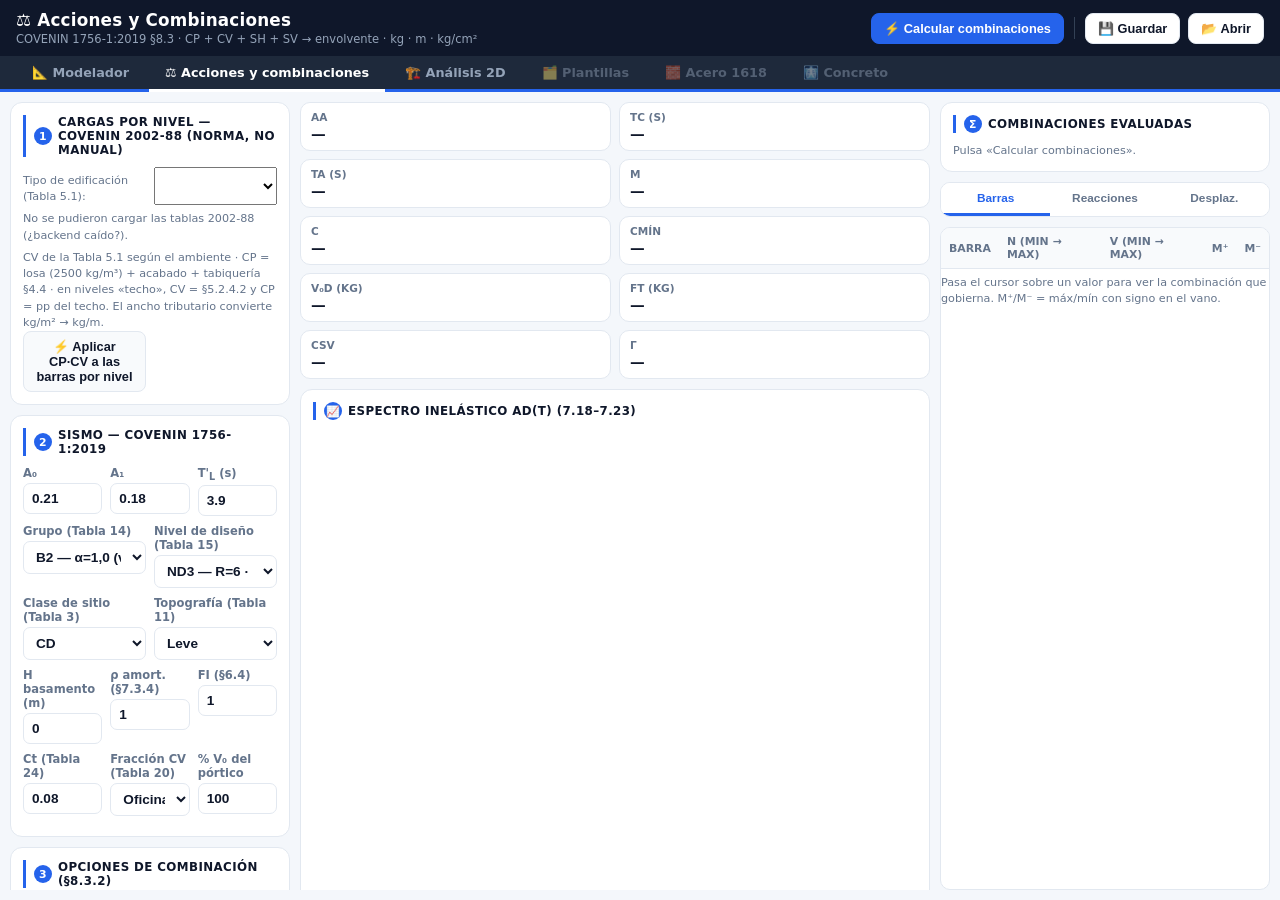
==== analisis-2d/frontend/acciones.html @ 2670f68b "Clic a prueba de todo: compat navegadores viejos + feedback visible Causa probable del «nada pasa» e" ====
<!DOCTYPE html>
<html lang="es">
<head>
  <meta charset="UTF-8">
  <meta http-equiv="Cache-Control" content="no-cache">
  <meta name="viewport" content="width=device-width, initial-scale=1.0">
  <title>Acciones y Combinaciones · COVENIN 1756-1:2019</title>
  <link rel="stylesheet" href="css/styles.css?v=20260927b">
  <script>
  /* diagnóstico global: cualquier error JS (incl. SyntaxError de navegadores
     viejos) muestra un banner rojo — ES5, corre antes que todos los módulos */
  window.onerror = function (msj, src, linea) {
    var d = document.getElementById('banner-error');
    var archivo = (src || '?').split('/').pop();
    var t = '⚠ Error de la interfaz: ' + msj + '  [' + archivo + ':' + linea + ']';
    if (window.console && console.error) console.error(t);
    if (d) { d.textContent = t; d.style.display = 'block'; }
    return false;
  };
  </script>
</head>
<body>

<div id="banner-error" style="display:none;position:fixed;left:0;right:0;top:0;z-index:99999;background:#b91c1c;color:#fff;padding:8px 14px;font:13px monospace"></div>


<header>
  <div class="marca">
    <h1>⚖️ Acciones y Combinaciones</h1>
    <div class="sub">COVENIN 1756-1:2019 §8.3 · CP + CV + SH + SV → envolvente · kg · m · kg/cm²</div>
  </div>
  <div class="acciones">
    <button id="btn-calcular" class="primario">⚡ Calcular combinaciones</button>
    <span class="sep"></span>
    <button id="btn-guardar" title="Descargar proyecto (modelo + acciones)">💾 Guardar</button>
    <button id="btn-abrir" title="Abrir proyecto">📂 Abrir</button>
    <input type="file" id="file-abrir" accept=".json,application/json" hidden>
  </div>
</header>

<nav class="app-tabs">
  <a href="/modelador.html">📐 Modelador</a>
  <a href="/acciones.html" class="activo">⚖️ Acciones y combinaciones</a>
  <a href="/">🏗️ Análisis 2D</a>
  <span class="desactivado" title="Fase 3">🗂️ Plantillas</span>
  <span class="desactivado" title="Fase 4">🧱 Acero 1618</span>
  <span class="desactivado" title="Fase 5">🩻 Concreto</span>
</nav>

<main>

  <!-- ==================== ENTRADAS ==================== -->
  <aside id="panel-izq">

    <div class="card">
      <h2><span class="num">1</span> Cargas por nivel — COVENIN 2002-88 (norma, no manual)</h2>
      <div id="banner-modelador" class="aviso-modelador oculto"></div>
      <div class="fila-2" style="margin-bottom:6px">
        <label class="mini">Tipo de edificación (Tabla 5.1):</label>
        <select id="sel-tipo-2002" style="width:100%"></select>
      </div>
      <div class="tabla-compacta" id="tabla-cargas-nivel"></div>
      <p class="mini" id="ayuda-2002" style="margin-top:6px">
        CV de la Tabla 5.1 según el ambiente · CP = losa (2500 kg/m³) +
        acabado + tabiquería §4.4 · en niveles «techo», CV = §5.2.4.2 y
        CP = pp del techo. El ancho tributario convierte kg/m² → kg/m.</p>
      <div class="fila-2">
        <button class="suave" id="btn-aplicar-niveles"
                title="Fija CP y CV (kg/m) en las barras de cada nivel">⚡ Aplicar CP·CV a las barras por nivel</button>
      </div>
    </div>

    <div class="card">
      <h2><span class="num">2</span> Sismo — COVENIN 1756-1:2019</h2>
      <div class="fila-3">
        <label class="campo">A₀<input type="number" id="s-A0" step="0.01" min="0" value="0.21"></label>
        <label class="campo">A₁<input type="number" id="s-A1" step="0.01" min="0" value="0.18"></label>
        <label class="campo">T'<sub>L</sub> (s)<input type="number" id="s-TL" step="0.1" min="0" value="3.9"></label>
      </div>
      <div class="fila-2">
        <label class="campo">Grupo (Tabla 14)
          <select id="s-grupo">
            <option value="A1">A1 — esencial (α=2,0)</option>
            <option value="A2">A2 — α=1,5</option>
            <option value="B1">B1 — α=1,2</option>
            <option value="B2" selected>B2 — α=1,0 (vivienda/oficinas)</option>
            <option value="C">C — α=0,7</option>
          </select></label>
        <label class="campo">Nivel de diseño (Tabla 15)
          <select id="s-nd">
            <option value="ND3" selected>ND3 — R=6 · Cd=4,25 · Ω₀=3</option>
            <option value="ND2">ND2 — R=3,5 · Cd=3,25 · Ω₀=2,5</option>
            <option value="ND1">ND1 — R=2,5 · Cd=2,25 · Ω₀=2</option>
          </select></label>
      </div>
      <div class="fila-2">
        <label class="campo">Clase de sitio (Tabla 3)
          <select id="s-sitio">
            <option>A</option><option>AB</option><option>B</option><option>BC</option>
            <option>C</option><option selected>CD</option><option>D</option>
            <option>DE</option><option>E</option>
          </select></label>
        <label class="campo">Topografía (Tabla 11)
          <select id="s-topo">
            <option value="leve" selected>Leve</option>
            <option value="mod">Moderada</option>
            <option value="sev">Severa</option>
          </select></label>
      </div>
      <div class="fila-3">
        <label class="campo">H basamento (m)<input type="number" id="s-H" step="10" min="0" value="0"></label>
        <label class="campo">ρ amort. (§7.3.4)<input type="number" id="s-rho" step="0.1" min="0.5" value="1.0"></label>
        <label class="campo">FI (§6.4)<input type="number" id="s-FI" step="0.1" min="1" value="1.0"></label>
      </div>
      <div class="fila-3">
        <label class="campo">Ct (Tabla 24)<input type="number" id="s-ct" step="0.01" min="0.04" value="0.08"></label>
        <label class="campo">Fracción CV (Tabla 20)
          <select id="s-fracc">
            <option value="0.15">Vivienda 15 %</option>
            <option value="0.25" selected>Oficinas 25 %</option>
            <option value="0.25">Comercio 25 %</option>
            <option value="0.5">Agrupación/Estac. 50 %</option>
            <option value="0.8">Almacén 80 %</option>
            <option value="1">Recipientes 100 %</option>
          </select></label>
        <label class="campo">% V₀ del pórtico<input type="number" id="s-fracp" step="5" min="1" max="100" value="100"></label>
      </div>
    </div>

    <div class="card">
      <h2><span class="num">3</span> Opciones de combinación (§8.3.2)</h2>
      <label class="check"><input type="checkbox" id="o-sismo" checked> Incluir acción sísmica (SH)</label>
      <label class="check"><input type="checkbox" id="o-sv" checked> Incluir componente vertical SV = CSV·CP (§8.3.1.4)</label>
      <label class="check"><input type="checkbox" id="o-omega"> Con sobrerresistencia Ω₀·ρ — fórmulas 8.11–8.15</label>
      <div class="fila-2">
        <label class="campo">ρ redundancia (Tabla 13)<input type="number" id="o-rhoR" step="0.1" min="1" value="1.0"></label>
        <label class="campo">γ (§8.3.2.b)
          <select id="o-gamma">
            <option value="auto" selected>Auto (CV &lt; 500 → 0,5)</option>
            <option value="0.5">Forzar 0,5</option>
            <option value="1">Forzar 1,0</option>
          </select></label>
      </div>
      <div class="mini">Voladizos: la norma exige además 0,3·SV neto hacia arriba — verifícalo aparte (próxima iteración).</div>
    </div>

  </aside>

  <!-- ==================== CENTRO ==================== -->
  <section id="panel-centro">
    <div class="kpis" id="kpis-sismo">
      <div class="kpi"><span class="kpi-rotulo">AA</span><span class="kpi-valor" id="k-AA">—</span></div>
      <div class="kpi"><span class="kpi-rotulo">TC (s)</span><span class="kpi-valor" id="k-TC">—</span></div>
      <div class="kpi"><span class="kpi-rotulo">Ta (s)</span><span class="kpi-valor" id="k-Ta">—</span></div>
      <div class="kpi"><span class="kpi-rotulo">μ</span><span class="kpi-valor" id="k-mu">—</span></div>
      <div class="kpi"><span class="kpi-rotulo">C</span><span class="kpi-valor" id="k-C">—</span></div>
      <div class="kpi"><span class="kpi-rotulo">Cmín</span><span class="kpi-valor" id="k-Cmin">—</span></div>
      <div class="kpi"><span class="kpi-rotulo">V₀d (kg)</span><span class="kpi-valor" id="k-V0d">—</span></div>
      <div class="kpi"><span class="kpi-rotulo">Ft (kg)</span><span class="kpi-valor" id="k-Ft">—</span></div>
      <div class="kpi"><span class="kpi-rotulo">CSV</span><span class="kpi-valor" id="k-CSV">—</span></div>
      <div class="kpi"><span class="kpi-rotulo">γ</span><span class="kpi-valor" id="k-gamma">—</span></div>
    </div>

    <div class="card">
      <h2><span class="num">📈</span> Espectro inelástico Ad(T) (7.18–7.23)</h2>
      <canvas id="espectro" height="240"></canvas>
      <div class="mini" id="espectro-nota">Configura el sismo y calcula para ver el espectro.</div>
    </div>

    <div class="card">
      <h2><span class="num">📊</span> Peso sísmico y fuerzas por nivel (§8.2.2 · §9.4)</h2>
      <table class="tabla-datos" id="tabla-niveles">
        <thead><tr><th>Nivel</th><th>y (m)</th><th>W (kg)</th><th>Fi (kg)</th></tr></thead>
        <tbody></tbody>
      </table>
    </div>

    <div class="caja-error oculto" id="caja-error"><b>No se pudo calcular</b><div id="texto-error"></div></div>
    <div class="mini" id="lbl-tiempo"></div>
  </section>

  <!-- ==================== RESULTADOS ==================== -->
  <aside id="panel-der">
    <div class="card">
      <h2><span class="num">Σ</span> Combinaciones evaluadas</h2>
      <div class="mini" id="lista-combos">Pulsa «Calcular combinaciones».</div>
    </div>

    <div class="tabs" id="tabs-env">
      <button class="tab activo" data-tab="barras">Barras</button>
      <button class="tab" data-tab="reacciones">Reacciones</button>
      <button class="tab" data-tab="nudos">Desplaz.</button>
    </div>

    <div class="tabla-wrap" id="tab-env-barras">
      <table id="tabla-env-barras">
        <thead><tr><th>Barra</th><th>N (min → max)</th><th>V (min → max)</th><th>M⁺</th><th>M⁻</th></tr></thead>
        <tbody></tbody>
      </table>
      <div class="mini">Pasa el cursor sobre un valor para ver la combinación que gobierna. M⁺/M⁻ = máx/mín con signo en el vano.</div>
    </div>
    <div class="tabla-wrap oculto" id="tab-env-reacciones">
      <table id="tabla-env-reacciones">
        <thead><tr><th>Apoyo</th><th>GDL</th><th>min</th><th>max</th></tr></thead>
        <tbody></tbody>
      </table>
    </div>
    <div class="tabla-wrap oculto" id="tab-env-nudos">
      <table id="tabla-env-nudos">
        <thead><tr><th>Nudo</th><th>ux (cm)</th><th>uy (cm)</th></tr></thead>
        <tbody></tbody>
      </table>
    </div>
  </aside>

</main>

<script src="js/acciones.js?v=20260927b"></script>
</body>
</html>
---- analisis-2d/frontend/css/styles.css ----
/* ================================================================
   styles.css — Análisis Estructural 2D
   Estética coherente con las calculadoras del repo:
   fondo claro, tarjetas blancas, acento azul #2563eb.
   ================================================================ */

:root {
  --bg: #f4f7fb;
  --borde: #e2e8f0;
  --texto: #0f172a;
  --texto2: #64748b;
  --azul: #2563eb;
  --azul-osc: #1d4ed8;
  --rojo: #dc2626;
  --verde: #059669;
  --tarjeta: #ffffff;
}

* { box-sizing: border-box; margin: 0; padding: 0; }

html, body { height: 100%; }

body {
  font-family: system-ui, -apple-system, 'Segoe UI', Roboto, sans-serif;
  background: var(--bg);
  color: var(--texto);
  display: flex;
  flex-direction: column;
  height: 100vh;
  overflow: hidden;
  font-size: 14px;
}

/* ---------------- cabecera ---------------- */
header {
  display: flex;
  align-items: center;
  justify-content: space-between;
  gap: 12px;
  padding: 10px 16px;
  background: #0f172a;
  color: #fff;
  flex-wrap: wrap;
}
header h1 { font-size: 1.05rem; font-weight: 800; letter-spacing: .2px; }
header .sub { font-size: .72rem; color: #94a3b8; margin-top: 2px; }
.acciones { display: flex; align-items: center; gap: 8px; flex-wrap: wrap; }
.acciones select {
  max-width: 240px;
  padding: 7px 8px;
  border-radius: 8px;
  border: 1px solid #334155;
  background: #1e293b;
  color: #e2e8f0;
  font-size: .8rem;
}
.sep { width: 1px; height: 22px; background: #334155; margin: 0 2px; }

button {
  border: 1px solid var(--borde);
  background: #fff;
  color: var(--texto);
  padding: 7px 12px;
  border-radius: 8px;
  font-weight: 700;
  font-size: .8rem;
  cursor: pointer;
  transition: all .12s;
}
button:hover { border-color: var(--azul); color: var(--azul-osc); }
button.primario { background: var(--azul); border-color: var(--azul); color: #fff; }
button.primario:hover { background: var(--azul-osc); color: #fff; }
button.peligro { background: #fef2f2; border-color: #fecaca; color: var(--rojo); }
button.peligro:hover { background: #fee2e2; }
button.suave { background: #f8fafc; font-weight: 600; }
button.ancho { width: 100%; margin-top: 8px; }

/* ---------------- barra de herramientas ---------------- */
#toolbar {
  display: flex;
  align-items: center;
  gap: 10px;
  padding: 7px 12px;
  background: #fff;
  border-bottom: 1px solid var(--borde);
  flex-wrap: wrap;
}
#toolbar .grupo { display: flex; align-items: center; gap: 6px; }
#toolbar .grupo.crece { flex: 1; }
#modos button {
  display: flex; align-items: center; gap: 6px;
  font-size: .78rem;
  padding: 6px 10px;
  border-radius: 8px;
}
#modos button .ico { font-size: .9rem; }
#modos button.activo { background: var(--azul); border-color: var(--azul); color: #fff; }
#modos button.activo:hover { color: #fff; }
.mini-rotulo { font-size: .72rem; font-weight: 700; color: var(--texto2); }
.check { display: inline-flex; align-items: center; gap: 4px; font-size: .78rem; font-weight: 600; color: var(--texto2); cursor: pointer; }
.check input { accent-color: var(--azul); }

/* ---------------- distribución principal ---------------- */
main {
  flex: 1;
  display: grid;
  grid-template-columns: 280px 1fr 330px;
  gap: 10px;
  padding: 10px;
  min-height: 0;
}

aside { overflow-y: auto; display: flex; flex-direction: column; gap: 10px; min-height: 0; }

/* ---------------- tarjetas ---------------- */
.card {
  background: var(--tarjeta);
  border: 1px solid var(--borde);
  border-radius: 12px;
  padding: 12px;
}
.card h2 {
  font-size: .74rem;
  font-weight: 800;
  text-transform: uppercase;
  letter-spacing: .4px;
  color: var(--texto);
  border-left: 3px solid var(--azul);
  padding-left: 8px;
  margin-bottom: 10px;
  display: flex; align-items: center; gap: 6px;
}
.card h2 .num {
  background: var(--azul); color: #fff;
  width: 18px; height: 18px; border-radius: 50%;
  display: inline-flex; align-items: center; justify-content: center;
  font-size: .68rem; flex: none;
}

.campo { display: block; font-size: .72rem; font-weight: 700; color: var(--texto2); margin-bottom: 8px; }
.campo input, .campo select {
  display: block;
  width: 100%;
  margin-top: 3px;
  padding: 7px 8px;
  border: 1px solid var(--borde);
  border-radius: 7px;
  font-size: .85rem;
  font-weight: 600;
  color: var(--texto);
  background: #fff;
  outline: none;
}
.campo input:focus, .campo select:focus { border-color: var(--azul); }
.fila { display: flex; justify-content: space-between; align-items: center; font-size: .8rem; margin-bottom: 6px; color: var(--texto2); }
.fila b { color: var(--texto); }
.fila-2 { display: grid; grid-template-columns: 1fr 1fr; gap: 8px; }
.mini { font-size: .7rem; color: var(--texto2); line-height: 1.45; margin-top: 6px; }

.chips { display: flex; flex-wrap: wrap; gap: 6px; margin: 8px 0; }
.chip {
  background: #f1f5f9;
  border: 1px solid var(--borde);
  border-radius: 20px;
  padding: 4px 10px;
  font-size: .72rem;
  font-weight: 600;
  color: var(--texto2);
}
.chip b { color: var(--texto); }

.oculto { display: none !important; }

/* ---------------- lienzo ---------------- */
#lienzo-wrap {
  position: relative;
  background: #fff;
  border: 1px solid var(--borde);
  border-radius: 12px;
  overflow: hidden;
  min-width: 0;
  min-height: 0;
}
#lienzo { display: block; cursor: crosshair; }
#lienzo-wrap:has(#lienzo:hover) { cursor: crosshair; }

#status-bar {
  position: absolute;
  left: 0; right: 0; bottom: 0;
  display: flex;
  align-items: center;
  gap: 14px;
  padding: 4px 12px;
  background: rgba(15, 23, 42, .85);
  color: #cbd5e1;
  font-size: .7rem;
  font-weight: 600;
  pointer-events: none;
}
#status-bar .crece { flex: 1; }

#toast {
  position: absolute;
  top: 14px; left: 50%;
  transform: translateX(-50%) translateY(-8px);
  background: #0f172a;
  color: #fff;
  padding: 8px 16px;
  border-radius: 20px;
  font-size: .78rem;
  font-weight: 700;
  opacity: 0;
  pointer-events: none;
  transition: all .25s;
}
#toast.visible { opacity: 1; transform: translateX(-50%) translateY(0); }

/* ---------------- panel de resultados ---------------- */
.kpis {
  display: grid;
  grid-template-columns: 1fr 1fr;
  gap: 8px;
}
.kpi {
  background: var(--tarjeta);
  border: 1px solid var(--borde);
  border-radius: 10px;
  padding: 8px 10px;
}
.kpi-rotulo { display: block; font-size: .66rem; font-weight: 800; text-transform: uppercase; color: var(--texto2); }
.kpi-valor { display: block; font-size: .92rem; font-weight: 800; margin-top: 2px; }
.kpi-valor.bien { color: var(--verde); }
.kpi-valor.mal { color: var(--rojo); }

.caja-error {
  background: #fef2f2;
  border: 1px solid #fecaca;
  border-radius: 10px;
  padding: 10px 12px;
  font-size: .78rem;
  color: #991b1b;
}
.caja-error b { display: block; margin-bottom: 4px; }
.caja-avisos {
  background: #fffbeb;
  border: 1px solid #fde68a;
  border-radius: 10px;
  padding: 10px 12px;
  font-size: .76rem;
  color: #92400e;
}
.caja-avisos b { display: block; margin-bottom: 4px; }

.tabs {
  display: flex;
  background: #fff;
  border: 1px solid var(--borde);
  border-radius: 10px;
  overflow: hidden;
}
.tab {
  flex: 1;
  border: none;
  border-radius: 0;
  padding: 8px 4px;
  font-weight: 800;
  font-size: .74rem;
  color: var(--texto2);
  border-bottom: 3px solid transparent;
}
.tab.activo { color: var(--azul); border-bottom-color: var(--azul); }

.tabla-wrap {
  background: var(--tarjeta);
  border: 1px solid var(--borde);
  border-radius: 10px;
  overflow: auto;
  flex: 1;
  min-height: 120px;
}
table { width: 100%; border-collapse: collapse; font-size: .78rem; }
th {
  position: sticky; top: 0;
  background: #f8fafc;
  font-size: .68rem;
  text-transform: uppercase;
  color: var(--texto2);
  text-align: left;
  padding: 7px 8px;
  border-bottom: 1px solid var(--borde);
}
td { padding: 6px 8px; border-bottom: 1px solid #f1f5f9; }
td.num { text-align: right; font-variant-numeric: tabular-nums; font-weight: 600; }
td.vacio { text-align: center; color: var(--texto2); }
tr:hover td { background: #f8fafc; }

/* ---------------- responsive ---------------- */
@media (max-width: 1100px) {
  main { grid-template-columns: 240px 1fr; grid-template-rows: 1fr 300px; }
  #panel-der { grid-column: 1 / 3; flex-direction: row; flex-wrap: wrap; }
  #panel-der .kpis { flex: 1 1 100%; grid-template-columns: repeat(4, 1fr); }
  .tabla-wrap { flex: 1 1 30%; }
}
@media (max-width: 760px) {
  main { grid-template-columns: 1fr; grid-template-rows: auto 1fr auto; }
  #panel-der { grid-column: 1; }
  body { overflow: auto; }
  #lienzo-wrap { min-height: 60vh; }
}

/* ================================================================
   Pestañas de aplicación (Fase 2) y tablas de la pestaña Acciones
   ================================================================ */
.app-tabs {
  display: flex;
  align-items: center;
  gap: 4px;
  padding: 0 16px;
  background: #1e293b;
  border-bottom: 3px solid var(--azul);
}
.app-tabs a, .app-tabs span {
  padding: 9px 16px;
  font-size: .8rem;
  font-weight: 700;
  color: #94a3b8;
  text-decoration: none;
  border-bottom: 3px solid transparent;
  margin-bottom: -3px;
  cursor: pointer;
}
.app-tabs a:hover { color: #e2e8f0; }
.app-tabs a.activo { color: #fff; border-bottom-color: #fff; }
.app-tabs .desactivado { opacity: .45; cursor: not-allowed; }

.tabla-compacta table { width: 100%; border-collapse: collapse; font-size: .78rem; }
.tabla-compacta th {
  text-align: left; font-size: .66rem; text-transform: uppercase;
  color: var(--texto2); padding: 4px 6px; border-bottom: 1px solid var(--borde);
}
.tabla-compacta td { padding: 2px 6px; border-bottom: 1px solid #f1f5f9; }
.tabla-compacta input {
  width: 100%; padding: 4px 6px; border: 1px solid var(--borde);
  border-radius: 6px; font-size: .78rem; font-weight: 600; text-align: right;
  outline: none;
}
.tabla-compacta input:focus { border-color: var(--azul); }
.tabla-compacta .num { text-align: right; font-variant-numeric: tabular-nums; color: var(--texto2); }

.fila-3 { display: grid; grid-template-columns: 1fr 1fr 1fr; gap: 8px; }

.tabla-datos { width: 100%; border-collapse: collapse; font-size: .8rem; }
.tabla-datos th {
  text-align: left; font-size: .68rem; text-transform: uppercase;
  color: var(--texto2); padding: 5px 8px; border-bottom: 1px solid var(--borde);
}
.tabla-datos td { padding: 5px 8px; border-bottom: 1px solid #f1f5f9; }
.tabla-datos td.num, .tabla-datos th.num { text-align: right; font-variant-numeric: tabular-nums; }

.combo-fila {
  font-size: .72rem; line-height: 1.5; padding: 5px 8px;
  border-bottom: 1px dashed #e2e8f0; color: var(--texto2);
}
.combo-fila b { color: var(--texto); }

.env-celda { cursor: help; border-bottom: 1px dotted #94a3b8; }

#panel-centro {
  display: flex; flex-direction: column; gap: 10px;
  overflow-y: auto; min-width: 0; min-height: 0;
}
#espectro { width: 100%; display: block; }

/* ---- cargas por nivel (COVENIN 2002-88) · pestaña Acciones ---- */
.aviso-modelador {
  background: #fef3c7;
  border: 1px solid #fcd34d;
  color: #92400e;
  border-radius: 8px;
  padding: 8px 10px;
  font-size: 12.5px;
  margin-bottom: 8px;
}
.badge-techo {
  background: #dbeafe;
  color: #1d4ed8;
  border-radius: 6px;
  padding: 1px 6px;
  font-size: 10.5px;
  font-weight: 700;
  vertical-align: middle;
}
.tabla-compacta select {
  border: 1px solid var(--borde);
  border-radius: 5px;
  padding: 2px 4px;
  font: inherit;
  font-size: 12px;
  max-width: 150px;
}

/* ================================================================
   App única (SPA): vistas por pestaña + barras de sección
   ================================================================ */
.vista {
  display: none;
  flex: 1;
  min-height: 0;
  flex-direction: column;
}
.vista.activa { display: flex; }
.vista main { flex: 1; min-height: 0; }

.barra-seccion {
  display: flex;
  align-items: center;
  gap: 8px;
  padding: 8px 14px;
  background: #fff;
  border-bottom: 1px solid var(--borde);
  flex-wrap: wrap;
}
.barra-seccion .mini { color: var(--texto2); font-size: 12px; }
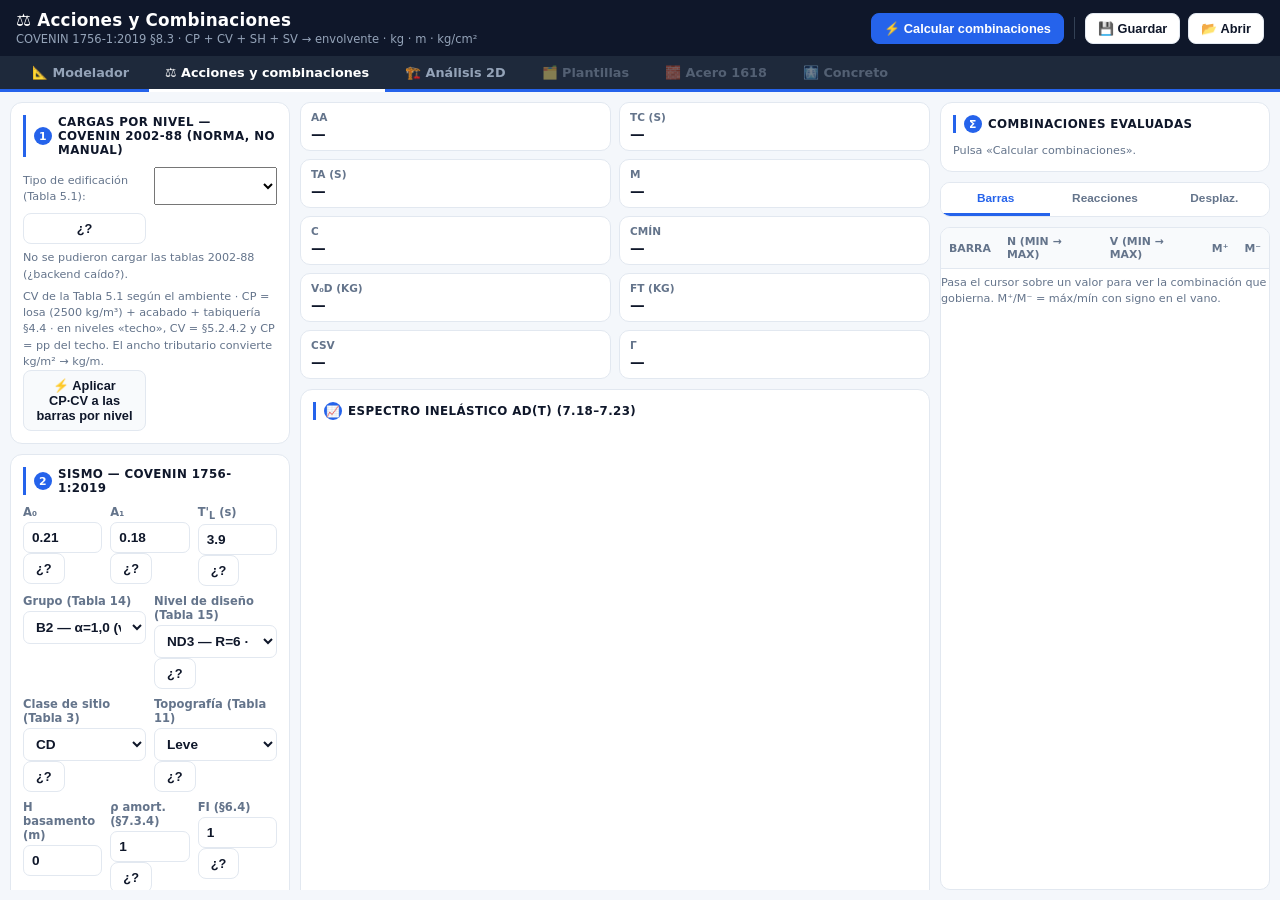
==== commit 912df370: "Modo aprendizaje (1/2): memoria de cálculo paso a paso + tooltips ¿por qué? Idea del usuario: que el" ====
--- a/analisis-2d/frontend/acciones.html
+++ b/analisis-2d/frontend/acciones.html
@@ -5,7 +5,7 @@
   <meta http-equiv="Cache-Control" content="no-cache">
   <meta name="viewport" content="width=device-width, initial-scale=1.0">
   <title>Acciones y Combinaciones · COVENIN 1756-1:2019</title>
-  <link rel="stylesheet" href="css/styles.css?v=20260927b">
+  <link rel="stylesheet" href="css/styles.css?v=20260927h">
   <script>
   /* diagnóstico global: cualquier error JS (incl. SyntaxError de navegadores
      viejos) muestra un banner rojo — ES5, corre antes que todos los módulos */
@@ -215,6 +215,7 @@
 
 </main>
 
-<script src="js/acciones.js?v=20260927b"></script>
+<script src="js/acciones.js?v=20260927h"></script>
+<script src="js/memoria.js?v=20260927h"></script>
 </body>
 </html>
--- a/analisis-2d/frontend/css/styles.css
+++ b/analisis-2d/frontend/css/styles.css
@@ -27,7 +27,8 @@
   display: flex;
   flex-direction: column;
   height: 100vh;
-  overflow: hidden;
+  overflow-x: hidden;
+  overflow-y: auto;   /* si el contenido crece, la página baja */
   font-size: 14px;
 }
 
@@ -335,7 +336,7 @@
 
 .tabla-compacta table { width: 100%; border-collapse: collapse; font-size: .78rem; }
 .tabla-compacta th {
-  text-align: left; font-size: .66rem; text-transform: uppercase;
+  text-align: left; font-size: .72rem; text-transform: uppercase;
   color: var(--texto2); padding: 4px 6px; border-bottom: 1px solid var(--borde);
 }
 .tabla-compacta td { padding: 2px 6px; border-bottom: 1px solid #f1f5f9; }
@@ -408,7 +409,7 @@
   min-height: 0;
   flex-direction: column;
 }
-.vista.activa { display: flex; }
+.vista.activa { display: flex; overflow-y: auto; }
 .vista main { flex: 1; min-height: 0; }
 
 .barra-seccion {
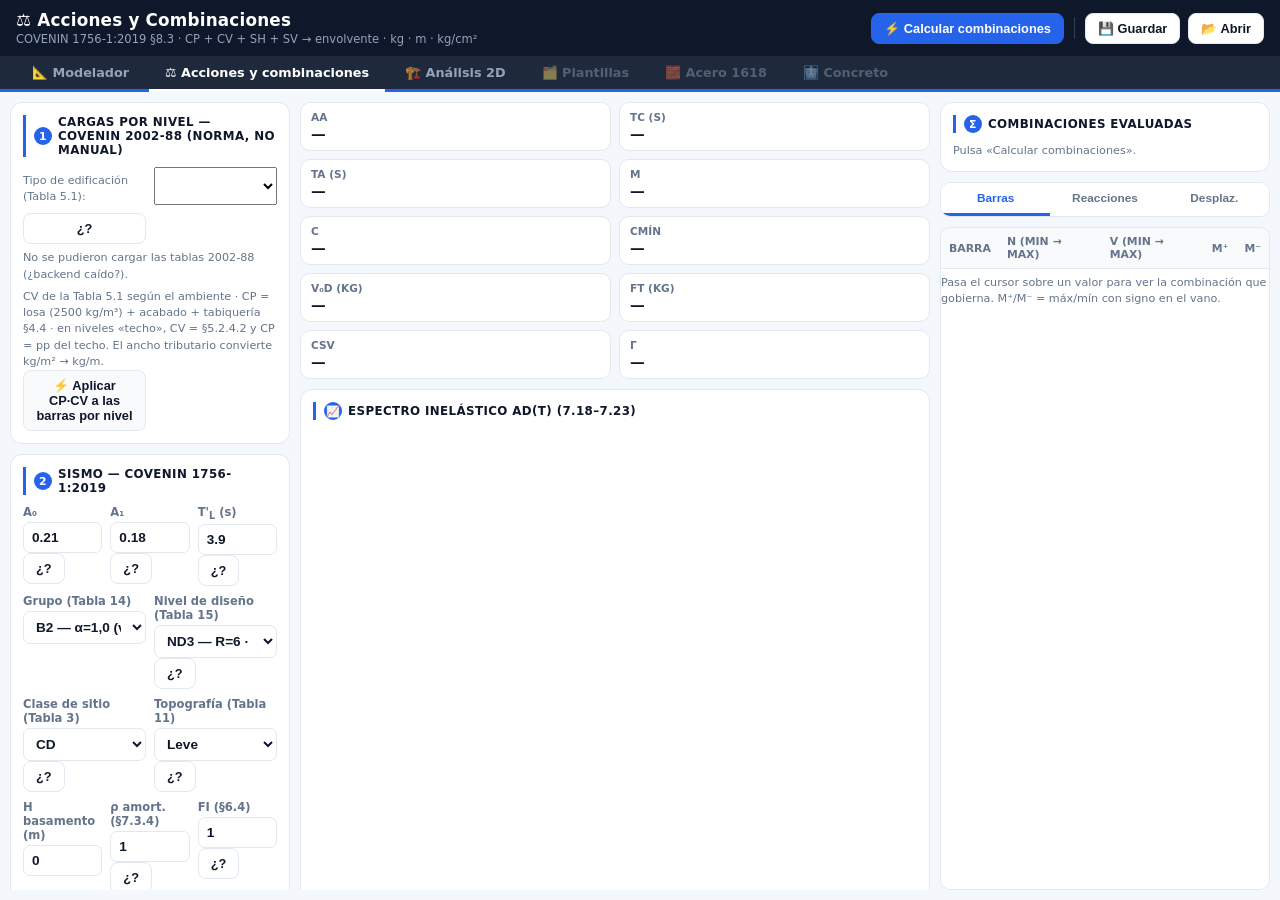
==== commit 934f04d4: "Página de cálculo: secciones numeradas full-width + chips-índice (rediseño uniforme) Decisión del us" ====
--- a/analisis-2d/frontend/acciones.html
+++ b/analisis-2d/frontend/acciones.html
@@ -5,7 +5,7 @@
   <meta http-equiv="Cache-Control" content="no-cache">
   <meta name="viewport" content="width=device-width, initial-scale=1.0">
   <title>Acciones y Combinaciones · COVENIN 1756-1:2019</title>
-  <link rel="stylesheet" href="css/styles.css?v=20260927h">
+  <link rel="stylesheet" href="css/styles.css?v=20260927i">
   <script>
   /* diagnóstico global: cualquier error JS (incl. SyntaxError de navegadores
      viejos) muestra un banner rojo — ES5, corre antes que todos los módulos */
@@ -215,7 +215,7 @@
 
 </main>
 
-<script src="js/acciones.js?v=20260927h"></script>
-<script src="js/memoria.js?v=20260927h"></script>
+<script src="js/acciones.js?v=20260927i"></script>
+<script src="js/memoria.js?v=20260927i"></script>
 </body>
 </html>
